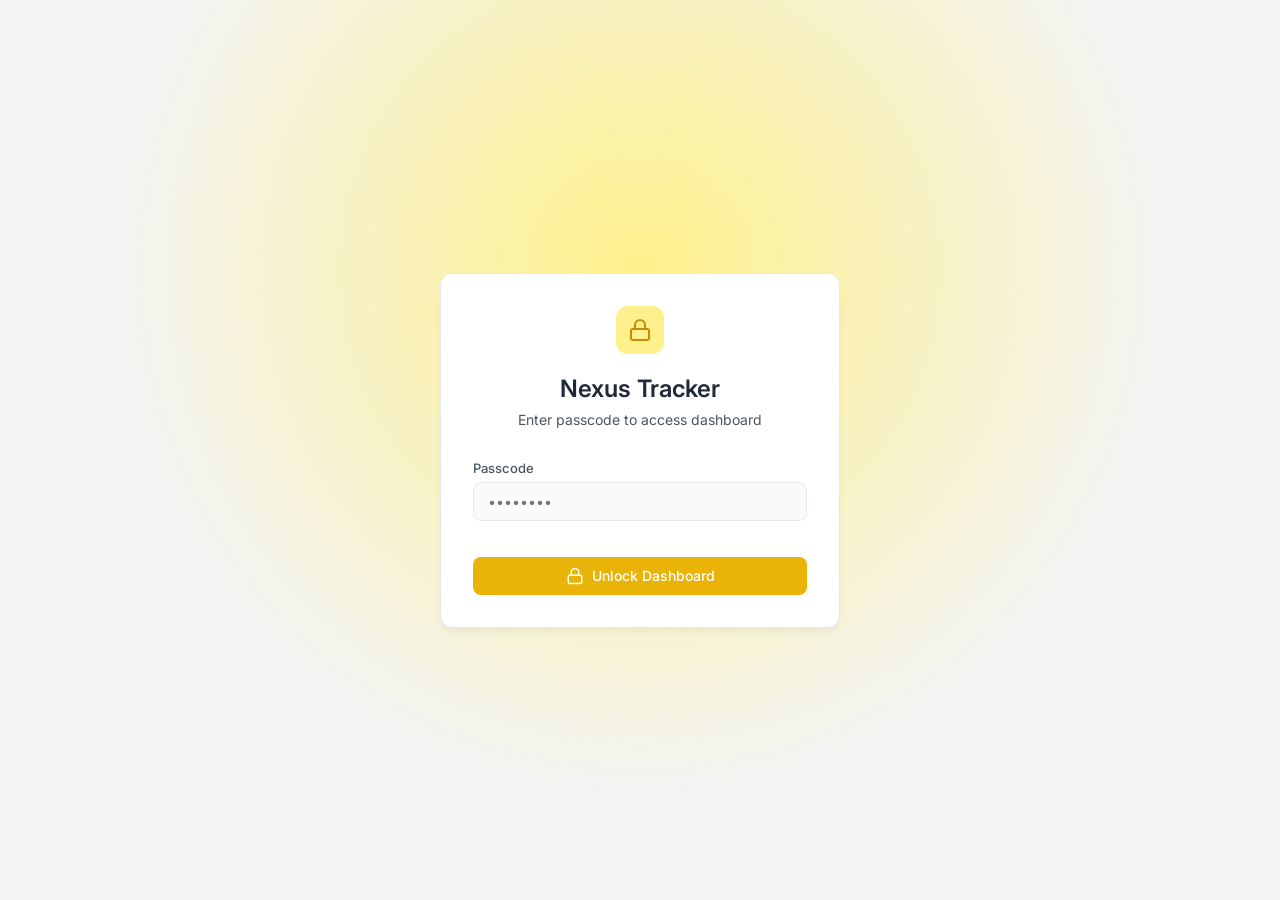
==== index.html @ 6b277310 "Initial commit of Nexus/Meedish Project Tracker" ====
<!DOCTYPE html>
<html lang="en">
<head>
  <meta charset="UTF-8">
  <meta name="viewport" content="width=device-width, initial-scale=1.0">
  <title>Nexus Tracker | Login</title>
  <meta name="description" content="Login to Nexus Project Tracker">
  <link rel="stylesheet" href="style.css">
</head>
<body>
  <div class="bg-mesh"></div>
  
  <div class="login-wrapper">
    <div class="glass-panel login-card">
      <div class="login-icon">
        <svg width="24" height="24" viewBox="0 0 24 24" fill="none" stroke="currentColor" stroke-width="2" stroke-linecap="round" stroke-linejoin="round">
          <rect x="3" y="11" width="18" height="11" rx="2" ry="2"></rect>
          <path d="M7 11V7a5 5 0 0 1 10 0v4"></path>
        </svg>
      </div>
      <div class="login-header">
        <h1 class="text-gradient">Nexus Tracker</h1>
        <p>Enter passcode to access dashboard</p>
      </div>
      
      <form id="loginForm">
        <div class="input-group">
          <label for="password">Passcode</label>
          <input type="password" id="password" class="input-control" placeholder="••••••••" required>
        </div>
        
        <button type="submit" class="btn btn-primary" style="width: 100%; margin-top: 16px;">
          <svg width="18" height="18" viewBox="0 0 24 24" fill="none" stroke="currentColor" stroke-width="2" stroke-linecap="round" stroke-linejoin="round" style="margin-right: 8px;">
            <rect x="3" y="11" width="18" height="11" rx="2" ry="2"></rect>
            <path d="M7 11V7a5 5 0 0 1 10 0v4"></path>
          </svg>
          <span id="loginBtnText">Unlock Dashboard</span>
          <span id="loginLoader" class="loader" style="display: none;"></span>
        </button>
      </form>
    </div>
  </div>

  <script src="app.js"></script>
</body>
</html>
---- style.css ----
@import url('https://fonts.googleapis.com/css2?family=Inter:wght@400;500;600;700&display=swap');

:root {
  --primary-color: #eab308; /* yellow-500 */
  --primary-hover: #ca8a04; /* yellow-600 */
  --bg-color: #f3f4f6; /* gray-100 */
  --card-bg: #ffffff;
  --border-color: #e5e7eb; /* gray-200 */
  --text-primary: #1f2937; /* gray-800 */
  --text-secondary: #4b5563; /* gray-600 */
  --success-bg: #fef08a; /* yellow-200 */
  --success-text: #854d0e; /* yellow-800 */
  --pending-bg: #e5e7eb; /* gray-200 */
  --pending-text: #374151; /* gray-700 */
  --input-bg: #f9fafb; /* gray-50 */
}

* {
  box-sizing: border-box;
  margin: 0;
  padding: 0;
  font-family: 'Inter', sans-serif;
}

body {
  background-color: var(--bg-color);
  color: var(--text-primary);
  min-height: 100vh;
  display: flex;
  flex-direction: column;
  position: relative;
}

/* Background Glow */
.bg-mesh {
  position: fixed;
  top: 0;
  left: 0;
  width: 100vw;
  height: 100vh;
  z-index: -1;
  background: radial-gradient(circle at 50% 30%, #fef08a 0%, transparent 60%);
}

.glass-panel {
  background: var(--card-bg);
  border: 1px solid var(--border-color);
  border-radius: 12px;
  box-shadow: 0 4px 6px -1px rgba(0, 0, 0, 0.05);
}

h1, h2, h3 {
  font-weight: 600;
  color: var(--text-primary);
}

.btn {
  display: inline-flex;
  align-items: center;
  justify-content: center;
  padding: 10px 20px;
  border-radius: 8px;
  border: none;
  font-weight: 500;
  font-size: 14px;
  cursor: pointer;
  transition: all 0.2s ease;
}

.btn-primary {
  background: var(--primary-color);
  color: white;
}

.btn-primary:hover {
  background: var(--primary-hover);
}

.btn-outline {
  background: transparent;
  border: 1px solid var(--border-color);
  color: var(--text-primary);
}
.btn-outline:hover {
  background: var(--bg-color);
}

.input-group {
  margin-bottom: 20px;
  display: flex;
  flex-direction: column;
  gap: 6px;
}

.input-group label {
  font-size: 13px;
  color: var(--text-secondary);
  font-weight: 500;
}

.input-control {
  width: 100%;
  padding: 10px 14px;
  background: var(--input-bg);
  border: 1px solid var(--border-color);
  border-radius: 8px;
  color: var(--text-primary);
  font-size: 14px;
  outline: none;
  transition: border-color 0.2s, box-shadow 0.2s;
}

.input-control:focus {
  border-color: var(--primary-color);
  box-shadow: 0 0 0 3px rgba(234, 179, 8, 0.15); /* yellow-500 */
}

.container {
  max-width: 1400px;
  margin: 0 auto;
  padding: 32px 24px;
  width: 100%;
}

/* Login */
.login-wrapper {
  display: flex;
  align-items: center;
  justify-content: center;
  min-height: 100vh;
  padding: 24px;
}

.login-card {
  width: 100%;
  max-width: 400px;
  padding: 32px;
}

.login-icon {
  width: 48px;
  height: 48px;
  background: #fef08a; /* yellow-200 */
  color: var(--primary-hover);
  border-radius: 12px;
  display: flex;
  align-items: center;
  justify-content: center;
  margin: 0 auto 20px;
}

.login-header {
  text-align: center;
  margin-bottom: 32px;
}

.login-header h1 {
  font-size: 24px;
  margin-bottom: 8px;
}

.login-header p {
  color: var(--text-secondary);
  font-size: 14px;
}

/* Dashboard Header */
.tracker-header {
  display: flex;
  justify-content: space-between;
  align-items: center;
  margin-bottom: 24px;
}

/* KPI Cards */
.kpi-grid {
  display: grid;
  grid-template-columns: repeat(auto-fit, minmax(240px, 1fr));
  gap: 16px;
  margin-bottom: 32px;
}

.kpi-card {
  padding: 20px;
  display: flex;
  flex-direction: column;
  gap: 8px;
}
.kpi-title {
  font-size: 14px;
  color: var(--text-secondary);
  font-weight: 500;
}
.kpi-value {
  font-size: 32px;
  font-weight: 700;
  color: var(--text-primary);
}
.kpi-subtext {
  font-size: 12px;
  color: var(--text-secondary);
}

/* Table Controls */
.table-controls {
  display: flex;
  justify-content: space-between;
  align-items: center;
  margin-bottom: 16px;
  flex-wrap: wrap;
  gap: 16px;
}

.filter-group {
  display: flex;
  gap: 12px;
  align-items: center;
}

/* Table Styles */
.table-container {
  background: var(--card-bg);
  border: 1px solid var(--border-color);
  border-radius: 12px;
  overflow-x: auto;
  box-shadow: 0 4px 6px -1px rgba(0, 0, 0, 0.05);
}

table {
  width: 100%;
  border-collapse: collapse;
  min-width: 900px;
}

th {
  background: var(--bg-color);
  padding: 12px 16px;
  text-align: left;
  font-size: 12px;
  font-weight: 600;
  color: var(--text-secondary);
  text-transform: uppercase;
  letter-spacing: 0.05em;
  border-bottom: 1px solid var(--border-color);
}

td {
  padding: 16px;
  font-size: 14px;
  border-bottom: 1px solid var(--border-color);
  color: var(--text-primary);
  vertical-align: middle;
}

tr:last-child td {
  border-bottom: none;
}

tr:hover {
  background: #f9fafb;
}

.status-badge {
  padding: 4px 10px;
  border-radius: 99px;
  font-size: 12px;
  font-weight: 500;
  display: inline-block;
}
.status-active { background: var(--success-bg); color: var(--success-text); }
.status-completed { background: var(--pending-bg); color: var(--pending-text); }

.progress-bar-bg {
  background: var(--border-color);
  border-radius: 99px;
  height: 8px;
  width: 100px;
  overflow: hidden;
  margin-top: 4px;
}
.progress-bar-fill {
  background: var(--primary-color);
  height: 100%;
  border-radius: 99px;
}

/* Actions */
.action-btn {
  background: none;
  border: none;
  color: var(--text-secondary);
  cursor: pointer;
  padding: 6px;
  border-radius: 6px;
}
.action-btn:hover {
  background: var(--border-color);
  color: var(--text-primary);
}

/* Modal */
.modal-overlay {
  position: fixed;
  top: 0;
  left: 0;
  width: 100vw;
  height: 100vh;
  background: rgba(0,0,0,0.5);
  display: flex;
  align-items: center;
  justify-content: center;
  z-index: 100;
  opacity: 0;
  pointer-events: none;
  transition: opacity 0.2s;
}
.modal-overlay.active {
  opacity: 1;
  pointer-events: auto;
}
.modal-card {
  width: 100%;
  max-width: 500px;
  padding: 24px;
  background: var(--card-bg);
  border-radius: 12px;
  transform: translateY(20px);
  transition: transform 0.2s;
  max-height: 90vh;
  overflow-y: auto;
}
.modal-overlay.active .modal-card {
  transform: translateY(0);
}

/* Loader */
.loader {
  display: inline-block;
  width: 16px;
  height: 16px;
  border: 2px solid rgba(255,255,255,0.3);
  border-radius: 50%;
  border-top-color: white;
  animation: spin 1s linear infinite;
}
.loader-large {
  width: 32px;
  height: 32px;
  border-top-color: var(--primary-color);
  border-left-color: rgba(234, 179, 8, 0.2);
  border-right-color: rgba(234, 179, 8, 0.2);
  border-bottom-color: rgba(234, 179, 8, 0.2);
}
@keyframes spin { to { transform: rotate(360deg); } }
.fade-in { animation: fadeIn 0.3s ease-in forwards; }
@keyframes fadeIn { from { opacity: 0; } to { opacity: 1; } }
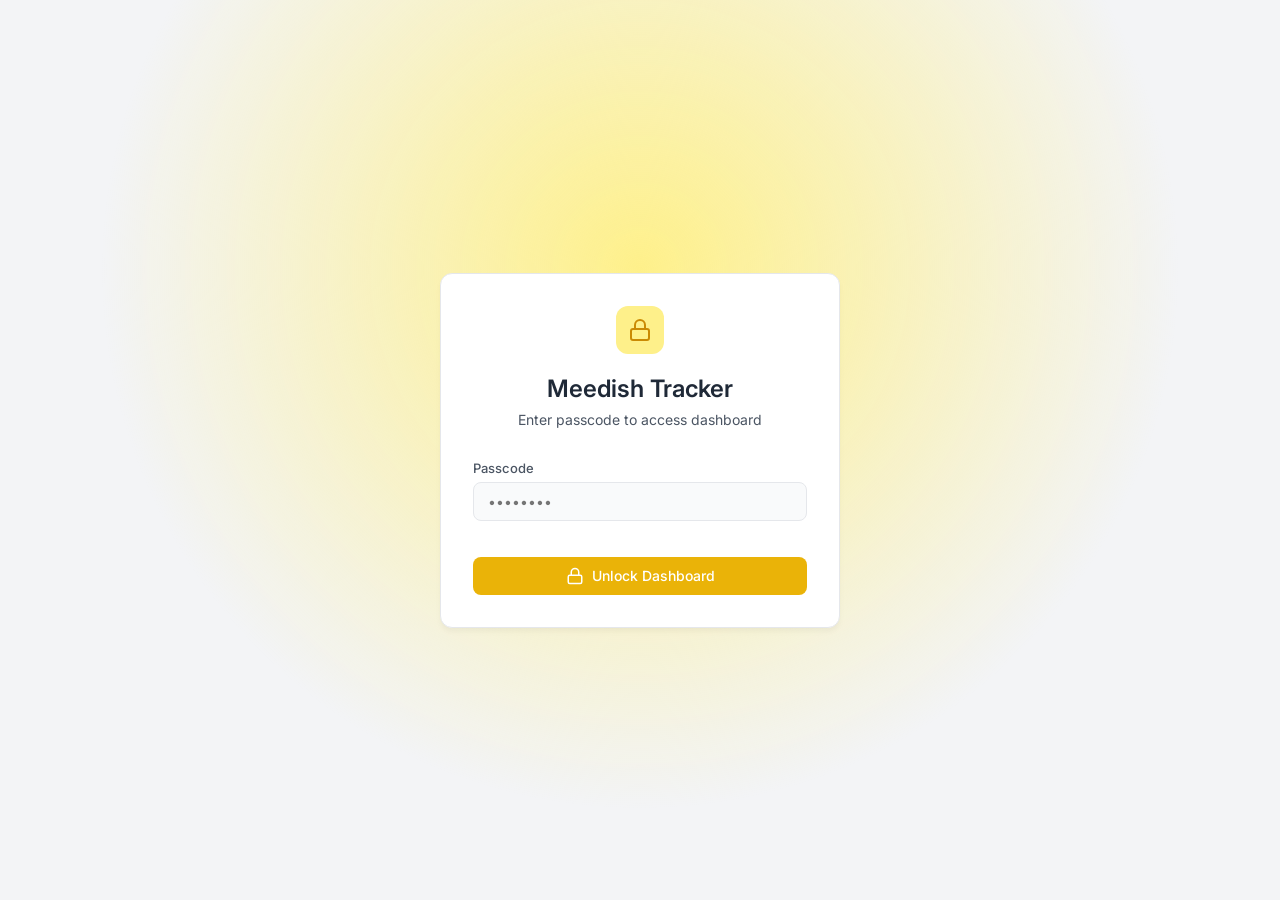
==== commit e41ce41e: "Remove demo mode and mock logic" ====
--- a/index.html
+++ b/index.html
@@ -1,36 +1,40 @@
 <!DOCTYPE html>
 <html lang="en">
+
 <head>
   <meta charset="UTF-8">
   <meta name="viewport" content="width=device-width, initial-scale=1.0">
-  <title>Nexus Tracker | Login</title>
-  <meta name="description" content="Login to Nexus Project Tracker">
+  <title>Meedish Tracker | Login</title>
+  <meta name="description" content="Login to Meedish Project Tracker">
   <link rel="stylesheet" href="style.css">
 </head>
+
 <body>
   <div class="bg-mesh"></div>
-  
+
   <div class="login-wrapper">
     <div class="glass-panel login-card">
       <div class="login-icon">
-        <svg width="24" height="24" viewBox="0 0 24 24" fill="none" stroke="currentColor" stroke-width="2" stroke-linecap="round" stroke-linejoin="round">
+        <svg width="24" height="24" viewBox="0 0 24 24" fill="none" stroke="currentColor" stroke-width="2"
+          stroke-linecap="round" stroke-linejoin="round">
           <rect x="3" y="11" width="18" height="11" rx="2" ry="2"></rect>
           <path d="M7 11V7a5 5 0 0 1 10 0v4"></path>
         </svg>
       </div>
       <div class="login-header">
-        <h1 class="text-gradient">Nexus Tracker</h1>
+        <h1 class="text-gradient">Meedish Tracker</h1>
         <p>Enter passcode to access dashboard</p>
       </div>
-      
+
       <form id="loginForm">
         <div class="input-group">
           <label for="password">Passcode</label>
           <input type="password" id="password" class="input-control" placeholder="••••••••" required>
         </div>
-        
+
         <button type="submit" class="btn btn-primary" style="width: 100%; margin-top: 16px;">
-          <svg width="18" height="18" viewBox="0 0 24 24" fill="none" stroke="currentColor" stroke-width="2" stroke-linecap="round" stroke-linejoin="round" style="margin-right: 8px;">
+          <svg width="18" height="18" viewBox="0 0 24 24" fill="none" stroke="currentColor" stroke-width="2"
+            stroke-linecap="round" stroke-linejoin="round" style="margin-right: 8px;">
             <rect x="3" y="11" width="18" height="11" rx="2" ry="2"></rect>
             <path d="M7 11V7a5 5 0 0 1 10 0v4"></path>
           </svg>
@@ -43,4 +47,5 @@
 
   <script src="app.js"></script>
 </body>
-</html>
+
+</html>
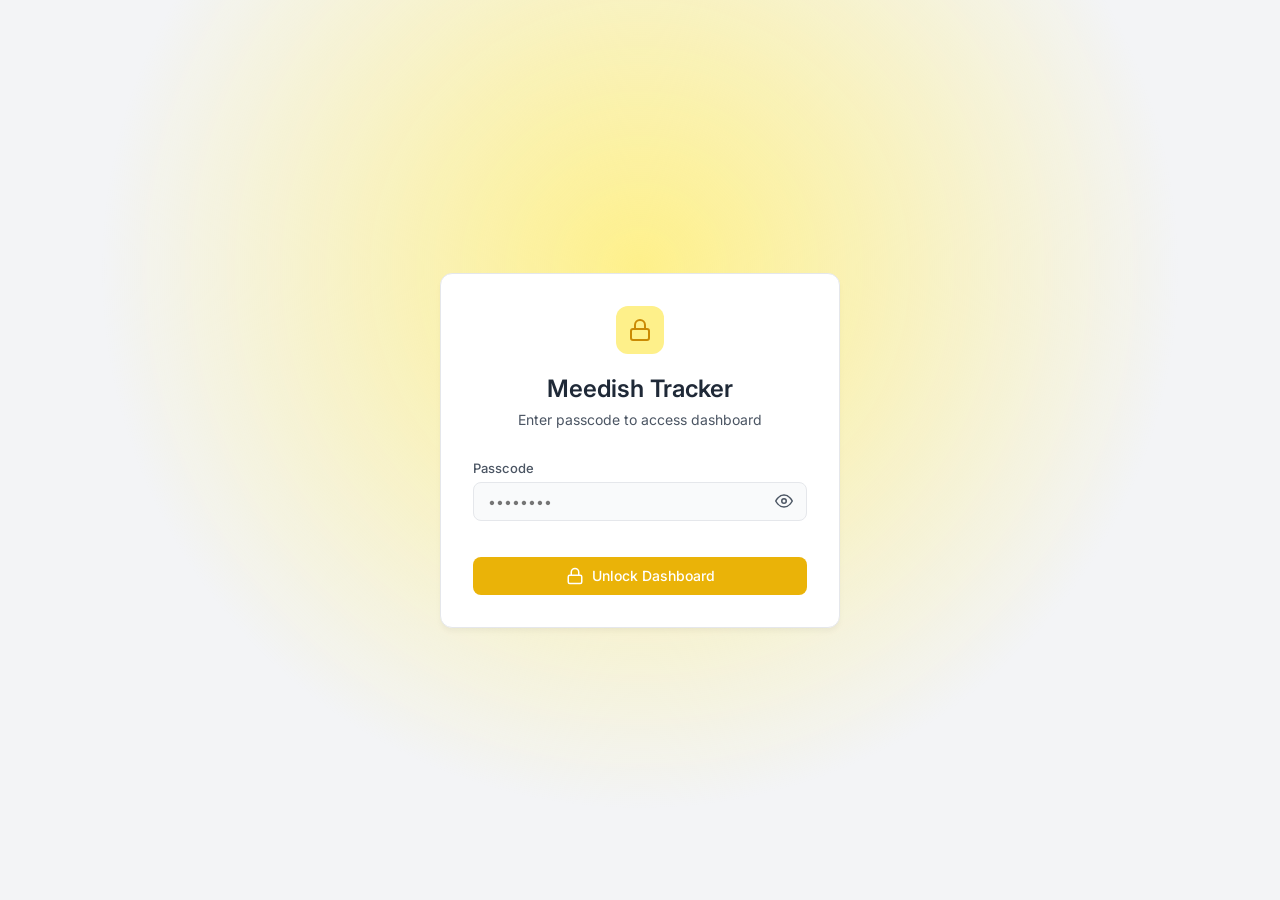
==== commit fe937f3b: "Add show password button" ====
--- a/index.html
+++ b/index.html
@@ -29,7 +29,15 @@
       <form id="loginForm">
         <div class="input-group">
           <label for="password">Passcode</label>
-          <input type="password" id="password" class="input-control" placeholder="••••••••" required>
+          <div style="position: relative;">
+            <input type="password" id="password" class="input-control" placeholder="••••••••" required style="padding-right: 40px; width: 100%; box-sizing: border-box;">
+            <button type="button" id="togglePasswordBtn" style="position: absolute; right: 10px; top: 50%; transform: translateY(-50%); background: none; border: none; cursor: pointer; color: var(--text-secondary); padding: 4px; display: flex; align-items: center; justify-content: center;" title="Show Password">
+              <svg id="eyeIcon" width="18" height="18" viewBox="0 0 24 24" fill="none" stroke="currentColor" stroke-width="2" stroke-linecap="round" stroke-linejoin="round">
+                <path d="M1 12s4-8 11-8 11 8 11 8-4 8-11 8-11-8-11-8z"></path>
+                <circle cx="12" cy="12" r="3"></circle>
+              </svg>
+            </button>
+          </div>
         </div>
 
         <button type="submit" class="btn btn-primary" style="width: 100%; margin-top: 16px;">
